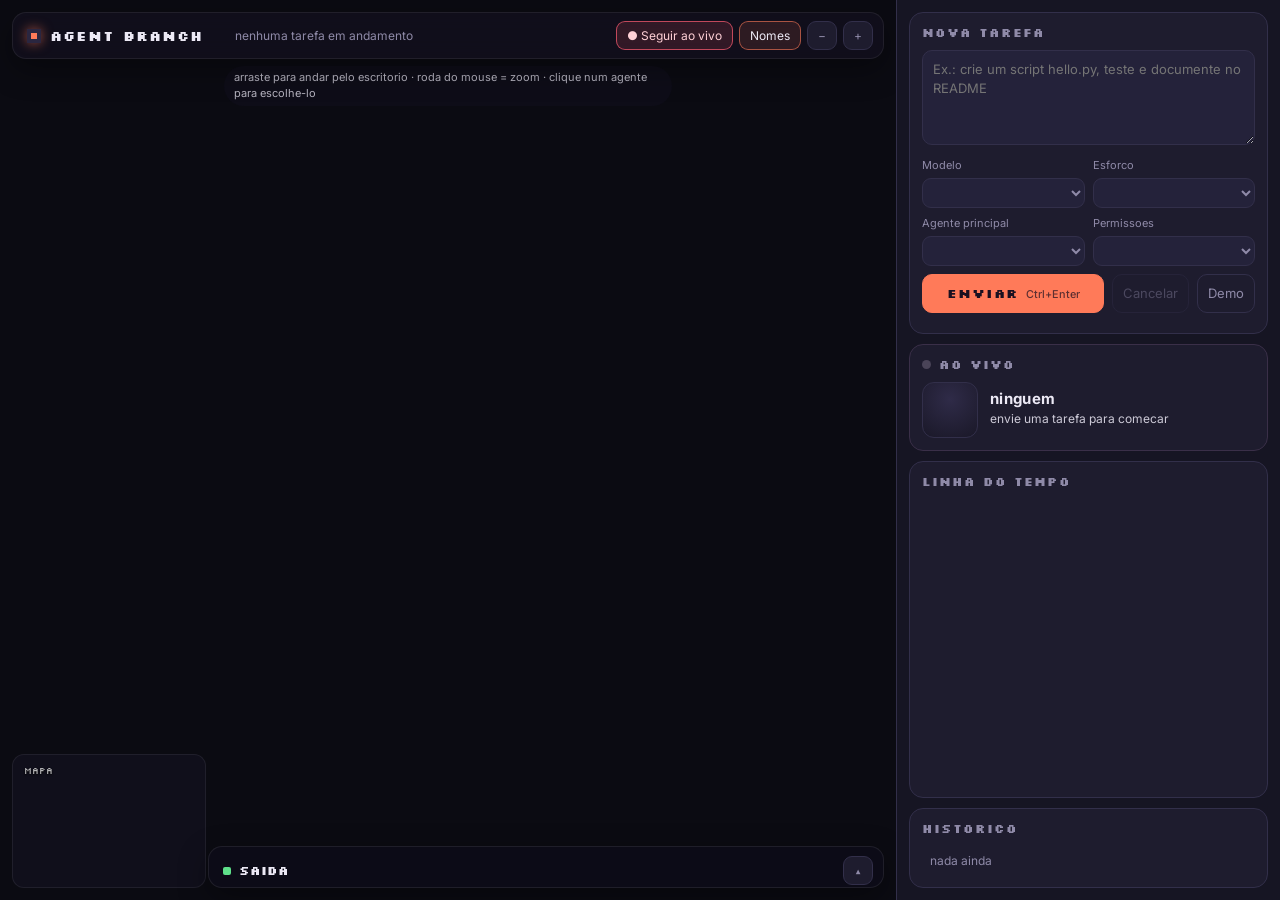
==== front/index.html @ 6d418356 "Pixel art desktop app with live multi-agent router - terminalContact: each agent runs in its own cla" ====
<!doctype html>
<html lang="pt-BR">
<head>
<meta charset="utf-8">
<meta name="viewport" content="width=device-width, initial-scale=1">
<title>Agent Branch</title>
<link rel="preconnect" href="https://fonts.googleapis.com">
<link href="https://fonts.googleapis.com/css2?family=Silkscreen:wght@400;700&family=Inter:wght@400;500;600;700&display=swap" rel="stylesheet">
<link rel="stylesheet" href="style.css">
</head>
<body>
<div id="app">
  <main id="stage">
    <canvas id="world" aria-label="Escritorio dos agentes"></canvas>

    <header id="topbar">
      <div class="brand"><span class="logo"></span><b>AGENT BRANCH</b></div>
      <div id="chain" class="chain"><span class="chain-empty">nenhuma tarefa em andamento</span></div>
      <div class="tools">
        <button id="btn-follow" class="chip on" title="A camera acompanha o agente ao vivo">● Seguir ao vivo</button>
        <button id="btn-names" class="chip on" title="Mostrar nomes">Nomes</button>
        <button id="btn-zoom-out" class="chip sq" title="Afastar">−</button>
        <button id="btn-zoom-in" class="chip sq" title="Aproximar">+</button>
      </div>
    </header>

    <div id="hint">arraste para andar pelo escritorio · roda do mouse = zoom · clique num agente para escolhe-lo</div>

    <div id="minimap-wrap"><canvas id="minimap" width="180" height="120"></canvas><span>MAPA</span></div>

    <section id="output" class="collapsed">
      <header id="output-head"><span class="dot"></span><b>SAIDA</b><span id="output-meta"></span><button id="output-toggle" class="chip sq">▴</button></header>
      <pre id="output-body">Nenhuma resposta ainda.</pre>
    </section>

    <div id="tooltip" hidden></div>
    <div id="toast" hidden></div>
  </main>

  <aside id="side">
    <section class="card">
      <h2>NOVA TAREFA</h2>
      <textarea id="prompt" rows="4" placeholder="Ex.: crie um script hello.py, teste e documente no README"></textarea>
      <div class="row">
        <label>Modelo<select id="sel-model"></select></label>
        <label>Esforco<select id="sel-effort"></select></label>
      </div>
      <div class="row">
        <label>Agente principal<select id="sel-agent"></select></label>
        <label>Permissoes<select id="sel-perm"></select></label>
      </div>
      <div class="row buttons">
        <button id="btn-send" class="primary">ENVIAR <small>Ctrl+Enter</small></button>
        <button id="btn-cancel" class="ghost" disabled>Cancelar</button>
        <button id="btn-demo" class="ghost" title="Simula uma cadeia de agentes sem gastar tokens">Demo</button>
      </div>
      <p id="mode-note" class="note"></p>
    </section>

    <section class="card live-card" id="live-card">
      <h2><span class="rec"></span>AO VIVO</h2>
      <div class="live-body">
        <canvas id="live-portrait" width="56" height="56"></canvas>
        <div>
          <div id="live-name">ninguem</div>
          <div id="live-action">envie uma tarefa para comecar</div>
          <div id="live-meta"></div>
        </div>
      </div>
    </section>

    <section class="card grow">
      <h2>LINHA DO TEMPO</h2>
      <ol id="feed"></ol>
    </section>

    <section class="card">
      <h2>HISTORICO</h2>
      <ul id="history"><li class="empty">nada ainda</li></ul>
    </section>
  </aside>
</div>
<script src="game.js"></script>
<script src="app.js"></script>
</body>
</html>
---- front/style.css ----
:root {
  --bg: #0d0d16;
  --panel: #161523;
  --panel-2: #1e1c2e;
  --field: #24223a;
  --line: #322f4a;
  --text: #ece9f5;
  --dim: #8f8aa8;
  --accent: #ff7a59;
  --live: #ff5d73;
  --ok: #5ee08a;
  --warn: #ffd166;
  --pixel: "Silkscreen", "Consolas", monospace;
  --ui: "Inter", "Segoe UI", system-ui, sans-serif;
  --mono: "Cascadia Mono", "Consolas", monospace;
}
* { box-sizing: border-box; }
html, body { margin: 0; height: 100%; background: var(--bg); color: var(--text); font: 13px/1.45 var(--ui); overflow: hidden; }
button, select, textarea { font: inherit; color: inherit; }
#app { display: grid; grid-template-columns: 1fr 384px; height: 100vh; }

/* ------------------------------------------------------------- palco */
#stage { position: relative; overflow: hidden; background: #0b0b12; }
#world { position: absolute; inset: 0; width: 100%; height: 100%; display: block; image-rendering: pixelated; cursor: grab; touch-action: none; }
#world.dragging { cursor: grabbing; }

#topbar {
  position: absolute; top: 12px; left: 12px; right: 12px; display: flex; align-items: center; gap: 14px;
  padding: 8px 10px 8px 14px; border-radius: 14px; background: rgba(18, 16, 30, 0.78); border: 1px solid rgba(255, 255, 255, 0.07);
  backdrop-filter: blur(10px); box-shadow: 0 10px 30px rgba(0, 0, 0, 0.35); z-index: 3;
}
.brand { display: flex; align-items: center; gap: 9px; font-family: var(--pixel); font-size: 14px; letter-spacing: 1px; white-space: nowrap; }
.logo { width: 14px; height: 14px; background: var(--accent); box-shadow: inset 0 0 0 4px #2a2640, 0 0 12px rgba(255, 122, 89, 0.6); }
.chain { flex: 1; display: flex; align-items: center; gap: 6px; overflow: hidden; min-width: 0; mask-image: linear-gradient(90deg, transparent 0, #000 18px); }
.chain-empty { color: var(--dim); font-size: 12px; padding-left: 18px; }
.node { display: inline-flex; align-items: center; gap: 6px; padding: 4px 9px; border-radius: 999px; background: var(--panel-2); border: 1px solid var(--line); font: 700 11px var(--ui); letter-spacing: 0.6px; white-space: nowrap; }
.node i { width: 8px; height: 8px; border-radius: 2px; display: inline-block; }
.node.live { background: rgba(255, 93, 115, 0.16); border-color: var(--live); color: #ffd0d6; animation: pulse 1.2s ease-in-out infinite; }
.node.done { opacity: 0.55; }
.arrow { color: var(--dim); font-size: 11px; }
@keyframes pulse { 50% { box-shadow: 0 0 0 4px rgba(255, 93, 115, 0.18); } }
.tools { display: flex; gap: 6px; }
.chip { border: 1px solid var(--line); background: var(--panel-2); border-radius: 9px; padding: 5px 10px; cursor: pointer; font-size: 12px; color: var(--dim); white-space: nowrap; transition: 0.15s; }
.chip:hover { color: var(--text); border-color: #4a4668; }
.chip.on { color: var(--text); border-color: rgba(255, 122, 89, 0.6); background: rgba(255, 122, 89, 0.12); }
#btn-follow.on { color: #ffd0d6; border-color: rgba(255, 93, 115, 0.7); background: rgba(255, 93, 115, 0.14); }
.chip.sq { width: 30px; padding: 5px 0; text-align: center; }

#hint { position: absolute; top: 66px; left: 50%; transform: translateX(-50%); font-size: 11px; color: rgba(236, 233, 245, 0.75); background: rgba(18, 16, 30, 0.55); padding: 4px 10px; border-radius: 999px; pointer-events: none; transition: opacity 1s; z-index: 2; }
#hint.gone { opacity: 0; }

#minimap-wrap { position: absolute; left: 12px; bottom: 12px; padding: 6px; border-radius: 12px; background: rgba(18, 16, 30, 0.82); border: 1px solid rgba(255, 255, 255, 0.07); z-index: 3; }
#minimap { display: block; width: 180px; height: 120px; image-rendering: pixelated; border-radius: 6px; cursor: crosshair; }
#minimap-wrap span { position: absolute; top: 9px; left: 11px; font-family: var(--pixel); font-size: 9px; color: rgba(255, 255, 255, 0.7); pointer-events: none; text-shadow: 0 1px 2px #000; }

#output { position: absolute; left: 208px; right: 12px; bottom: 12px; max-height: 46%; display: flex; flex-direction: column; border-radius: 14px; background: rgba(14, 13, 24, 0.92); border: 1px solid rgba(255, 255, 255, 0.08); backdrop-filter: blur(10px); z-index: 3; transition: max-height 0.25s; box-shadow: 0 10px 30px rgba(0, 0, 0, 0.35); }
#output.collapsed { max-height: 42px; }
#output-head { display: flex; align-items: center; gap: 8px; padding: 9px 10px 9px 14px; font-family: var(--pixel); font-size: 12px; cursor: pointer; }
#output-head .dot { width: 8px; height: 8px; border-radius: 2px; background: var(--ok); }
#output-meta { flex: 1; color: var(--dim); font-family: var(--ui); font-size: 11px; }
#output-body { margin: 0; padding: 4px 16px 14px; overflow: auto; white-space: pre-wrap; font: 12.5px/1.55 var(--mono); color: #d7f5df; }
#output.collapsed #output-body { display: none; }

#tooltip { position: fixed; z-index: 10; pointer-events: none; background: rgba(18, 16, 30, 0.95); border: 1px solid var(--line); border-radius: 10px; padding: 8px 10px; max-width: 260px; font-size: 12px; box-shadow: 0 8px 22px rgba(0, 0, 0, 0.4); }
#tooltip b { font-family: var(--pixel); font-size: 11px; }
#tooltip p { margin: 4px 0 0; color: var(--dim); }
#toast { position: absolute; top: 70px; right: 14px; z-index: 6; background: var(--panel-2); border: 1px solid var(--line); border-left: 3px solid var(--accent); padding: 8px 12px; border-radius: 10px; font-size: 12px; box-shadow: 0 8px 22px rgba(0, 0, 0, 0.4); }

/* ------------------------------------------------------------- painel */
#side { background: var(--panel); border-left: 1px solid var(--line); display: flex; flex-direction: column; gap: 10px; padding: 12px; overflow: hidden; }
.card { background: var(--panel-2); border: 1px solid var(--line); border-radius: 14px; padding: 12px; }
.card.grow { flex: 1; min-height: 120px; display: flex; flex-direction: column; }
h2 { margin: 0 0 10px; font: 700 12px var(--pixel); letter-spacing: 1px; color: var(--dim); display: flex; align-items: center; gap: 8px; }
textarea { width: 100%; resize: vertical; min-height: 74px; background: var(--field); border: 1px solid var(--line); border-radius: 10px; padding: 9px 10px; outline: none; transition: 0.15s; }
textarea:focus, select:focus { border-color: var(--accent); box-shadow: 0 0 0 3px rgba(255, 122, 89, 0.15); }
.row { display: flex; gap: 8px; margin-top: 8px; }
.row label { flex: 1; display: flex; flex-direction: column; gap: 4px; font-size: 11px; color: var(--dim); min-width: 0; }
select { background: var(--field); border: 1px solid var(--line); border-radius: 9px; padding: 6px 8px; outline: none; min-width: 0; }
.buttons button { border-radius: 10px; border: 1px solid var(--line); padding: 9px 10px; cursor: pointer; transition: 0.15s; }
.primary { flex: 1; background: var(--accent); border-color: var(--accent) !important; color: #1a1020; font-family: var(--pixel); font-weight: 700; letter-spacing: 1px; }
.primary small { font-family: var(--ui); font-weight: 500; opacity: 0.7; letter-spacing: 0; }
.primary:hover { filter: brightness(1.08); transform: translateY(-1px); }
.primary:disabled { opacity: 0.5; transform: none; cursor: progress; }
.ghost { background: transparent; color: var(--dim); }
.ghost:hover:not(:disabled) { color: var(--text); border-color: #4a4668; }
.ghost:disabled { opacity: 0.4; cursor: default; }
.note { margin: 8px 0 0; font-size: 11px; color: var(--dim); }
.note.warn { color: var(--warn); }

.live-card { border-color: #3a2f48; }
.live-card.on { border-color: rgba(255, 93, 115, 0.6); box-shadow: 0 0 0 1px rgba(255, 93, 115, 0.2), 0 0 24px rgba(255, 93, 115, 0.12); }
.rec { width: 9px; height: 9px; border-radius: 50%; background: #4a4458; }
.live-card.on .rec { background: var(--live); animation: blink 1s steps(2) infinite; }
.live-card.on h2 { color: #ffb3bf; }
@keyframes blink { 50% { opacity: 0.25; } }
.live-body { display: flex; gap: 12px; align-items: center; }
#live-portrait { width: 56px; height: 56px; border-radius: 12px; background: radial-gradient(circle at 50% 30%, #2f2b48, #1a1828); border: 1px solid var(--line); image-rendering: pixelated; flex: none; }
#live-name { font: 700 15px var(--ui); letter-spacing: 0.3px; }
#live-action { color: var(--text); opacity: 0.85; font-size: 12px; margin-top: 2px; word-break: break-word; }
#live-meta { color: var(--dim); font-size: 11px; margin-top: 3px; }

#feed { list-style: none; margin: 0; padding: 0 2px 0 0; overflow: auto; flex: 1; font-size: 12px; }
#feed li { display: grid; grid-template-columns: 52px 1fr; gap: 6px; padding: 5px 0; border-bottom: 1px dashed rgba(255, 255, 255, 0.05); animation: in 0.25s ease-out; }
#feed time { color: var(--dim); font: 11px var(--mono); padding-top: 1px; }
#feed .who { font: 700 11px var(--ui); letter-spacing: 0.5px; }
#feed .msg { color: var(--dim); }
#feed .k-live .who { color: var(--live); }
#feed .k-mail { background: rgba(255, 209, 102, 0.05); border-radius: 6px; }
#feed .k-ok .who { color: var(--ok); }
#feed .k-err .who { color: var(--live); }
#feed .k-tool { opacity: 0.8; }
#feed .perf { font: 700 10px var(--pixel); padding: 1px 5px; border-radius: 4px; background: rgba(255, 209, 102, 0.15); color: var(--warn); margin: 0 4px; }
#feed .perf.inform { background: rgba(94, 224, 138, 0.14); color: var(--ok); }
#feed .perf.failure { background: rgba(255, 93, 115, 0.14); color: var(--live); }
@keyframes in { from { opacity: 0; transform: translateY(4px); } }

#history { list-style: none; margin: 0; padding: 0; max-height: 150px; overflow: auto; }
#history li { display: flex; gap: 8px; align-items: center; padding: 6px 8px; border-radius: 8px; cursor: pointer; font-size: 12px; }
#history li:hover { background: rgba(255, 255, 255, 0.04); }
#history li.empty { color: var(--dim); cursor: default; }
#history .st { width: 18px; text-align: center; }
#history .tx { flex: 1; overflow: hidden; text-overflow: ellipsis; white-space: nowrap; color: var(--dim); }
#history .ag { font: 700 11px var(--ui); letter-spacing: 0.5px; }

::-webkit-scrollbar { width: 8px; height: 8px; }
::-webkit-scrollbar-thumb { background: #34304d; border-radius: 8px; }
::-webkit-scrollbar-track { background: transparent; }

@media (max-width: 900px) {
  #app { grid-template-columns: 1fr; grid-template-rows: 55vh 1fr; }
  #side { border-left: 0; border-top: 1px solid var(--line); overflow: auto; }
  #output { left: 12px; bottom: 150px; }
  .tools .chip:not(.sq):not(#btn-follow) { display: none; }
}
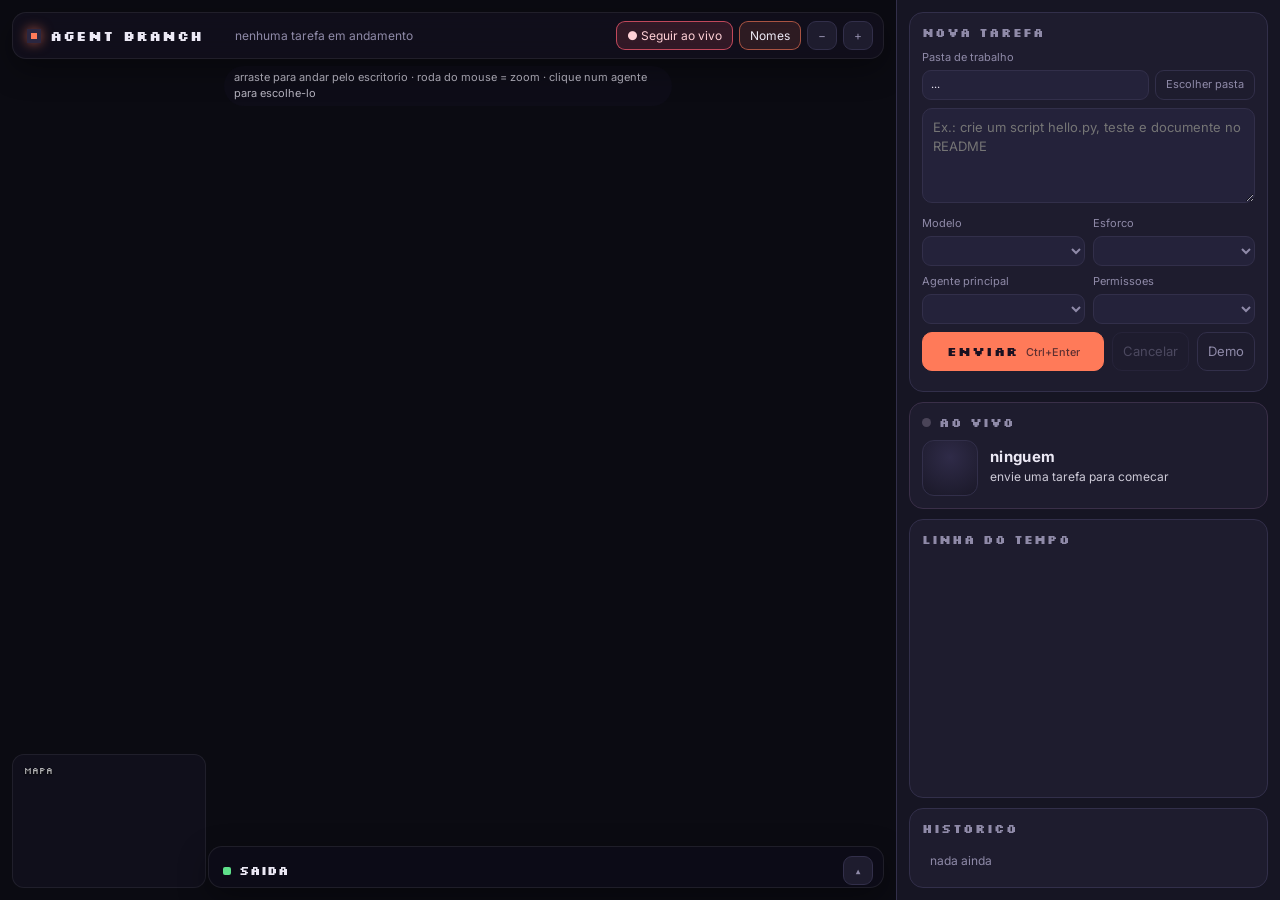
==== commit 935fa875: "Pasta de trabalho escolhida pela interface em vez do .env Co-Authored-By: Claude Opus 5.5 <noreply@a" ====
--- a/front/index.html
+++ b/front/index.html
@@ -40,6 +40,13 @@
   <aside id="side">
     <section class="card">
       <h2>NOVA TAREFA</h2>
+      <div class="folder">
+        <label for="folder-path">Pasta de trabalho</label>
+        <div class="folder-row">
+          <input id="folder-path" type="text" readonly value="..." title="Pasta onde os agentes trabalham">
+          <button id="btn-folder" class="ghost" title="Escolher a pasta onde os agentes vao trabalhar">Escolher pasta</button>
+        </div>
+      </div>
       <textarea id="prompt" rows="4" placeholder="Ex.: crie um script hello.py, teste e documente no README"></textarea>
       <div class="row">
         <label>Modelo<select id="sel-model"></select></label>
--- a/front/style.css
+++ b/front/style.css
@@ -132,3 +132,9 @@
   #output { left: 12px; bottom: 150px; }
   .tools .chip:not(.sq):not(#btn-follow) { display: none; }
 }
+
+/* pasta de trabalho */
+.folder { display: flex; flex-direction: column; gap: 4px; margin-bottom: 8px; font-size: 11px; color: var(--dim); }
+.folder-row { display: flex; gap: 6px; }
+#folder-path { flex: 1; min-width: 0; background: var(--field); border: 1px solid var(--line); border-radius: 9px; padding: 6px 8px; outline: none; color: var(--text); font: inherit; font-size: 11px; text-overflow: ellipsis; }
+#btn-folder { white-space: nowrap; font-size: 11px; border-radius: 9px; border: 1px solid var(--line); padding: 6px 10px; cursor: pointer; transition: 0.15s; }
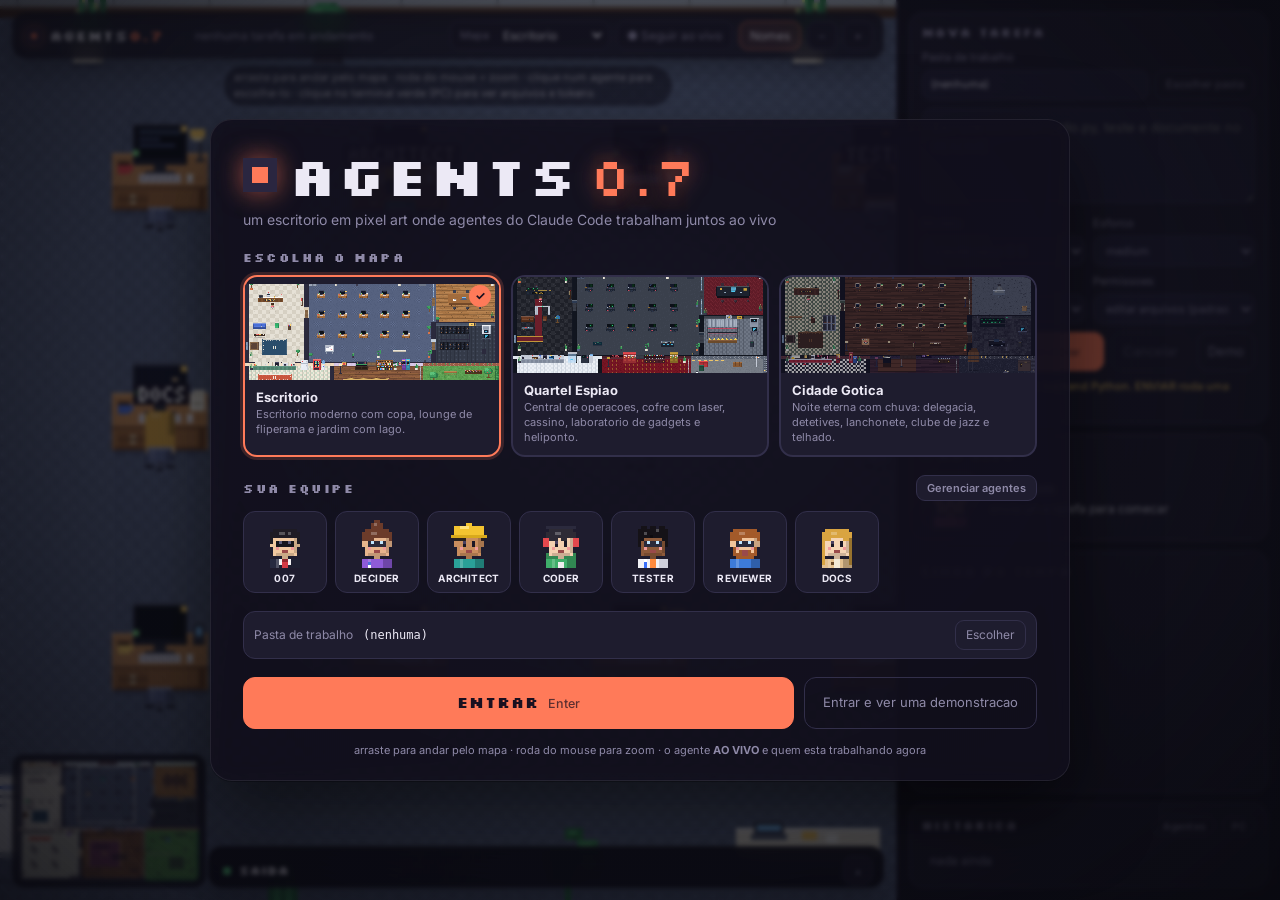
==== commit 7921f26b: "agents0.7: start screen, spy and gothic maps, agent manager and TXT report - three switchable maps (" ====
--- a/front/index.html
+++ b/front/index.html
@@ -3,7 +3,7 @@
 <head>
 <meta charset="utf-8">
 <meta name="viewport" content="width=device-width, initial-scale=1">
-<title>Agent Branch</title>
+<title>agents0.7</title>
 <link rel="preconnect" href="https://fonts.googleapis.com">
 <link href="https://fonts.googleapis.com/css2?family=Silkscreen:wght@400;700&family=Inter:wght@400;500;600;700&display=swap" rel="stylesheet">
 <link rel="stylesheet" href="style.css">
@@ -11,12 +11,13 @@
 <body>
 <div id="app">
   <main id="stage">
-    <canvas id="world" aria-label="Escritorio dos agentes"></canvas>
+    <canvas id="world" aria-label="Mapa dos agentes"></canvas>
 
     <header id="topbar">
-      <div class="brand"><span class="logo"></span><b>AGENT BRANCH</b></div>
+      <button id="btn-home" class="brand" title="Voltar para a tela inicial"><span class="logo"></span><b>AGENTS<em>0.7</em></b></button>
       <div id="chain" class="chain"><span class="chain-empty">nenhuma tarefa em andamento</span></div>
       <div class="tools">
+        <label class="map-pick" title="Trocar de mapa"><span>Mapa</span><select id="sel-map"></select></label>
         <button id="btn-follow" class="chip on" title="A camera acompanha o agente ao vivo">● Seguir ao vivo</button>
         <button id="btn-names" class="chip on" title="Mostrar nomes">Nomes</button>
         <button id="btn-zoom-out" class="chip sq" title="Afastar">−</button>
@@ -24,17 +25,38 @@
       </div>
     </header>
 
-    <div id="hint">arraste para andar pelo escritorio · roda do mouse = zoom · clique num agente para escolhe-lo</div>
+    <div id="hint">arraste para andar pelo mapa · roda do mouse = zoom · clique num agente para escolhe-lo · clique no terminal verde (PC) para ver arquivos e tokens</div>
 
     <div id="minimap-wrap"><canvas id="minimap" width="180" height="120"></canvas><span>MAPA</span></div>
 
     <section id="output" class="collapsed">
-      <header id="output-head"><span class="dot"></span><b>SAIDA</b><span id="output-meta"></span><button id="output-toggle" class="chip sq">▴</button></header>
+      <header id="output-head"><span class="dot"></span><b>SAIDA</b><span id="output-meta"></span>
+        <span id="output-reports" class="rep-group" hidden title="Baixar o relatorio do que foi feito">
+          <span>Relatorio</span><button class="chip" data-fmt="docx">Word</button><button class="chip" data-fmt="txt">TXT</button>
+        </span>
+        <button id="output-toggle" class="chip sq">▴</button></header>
       <pre id="output-body">Nenhuma resposta ainda.</pre>
     </section>
 
     <div id="tooltip" hidden></div>
     <div id="toast" hidden></div>
+
+    <div id="pc-modal" class="modal" hidden>
+      <div class="modal-box">
+        <header><b>TERMINAL · AO VIVO</b><button class="chip sq modal-close" data-close="pc-modal" title="Fechar">✕</button></header>
+        <div class="pc-grid">
+          <div class="pc-cell"><span>Rodando</span><b id="pc-live">ninguem</b></div>
+          <div class="pc-cell"><span>Ha quanto tempo</span><b id="pc-since">-</b></div>
+          <div class="pc-cell wide"><span>Ferramenta atual</span><b id="pc-tool">-</b></div>
+          <div class="pc-cell"><span>Tokens (entrada / saida / cache)</span><b id="pc-tokens">0 / 0 / 0</b></div>
+          <div class="pc-cell"><span>Custo</span><b id="pc-cost">US$ 0.0000</b></div>
+        </div>
+        <h3>Tokens por agente</h3>
+        <table id="pc-agents"></table>
+        <h3>Arquivos alterados <small>(mais novo primeiro)</small></h3>
+        <ol id="pc-files"><li class="empty">nenhum ainda</li></ol>
+      </div>
+    </div>
   </main>
 
   <aside id="side">
@@ -82,10 +104,106 @@
     </section>
 
     <section class="card">
-      <h2>HISTORICO</h2>
+      <h2>HISTORICO
+        <button id="btn-agents" class="chip h2-btn" title="Criar, editar ou excluir agentes">Agentes</button>
+        <button id="btn-pc" class="chip h2-btn" title="Arquivos, ferramenta atual e tokens ao vivo">PC</button>
+      </h2>
       <ul id="history"><li class="empty">nada ainda</li></ul>
     </section>
   </aside>
+
+  <!-- gerenciador de agentes: lista + editor (perfil, aparencia, arquivo .md) -->
+  <div id="agent-modal" class="modal" hidden>
+    <div class="modal-box wide">
+      <header><b>AGENTES</b><span class="modal-sub">crie, edite ou exclua os agentes da equipe</span><button class="chip sq modal-close" data-close="agent-modal" title="Fechar">✕</button></header>
+      <div class="ag-wrap">
+        <nav class="ag-list">
+          <button id="ag-new" class="ag-item new"><span class="plus">+</span><span><b>Novo agente</b><small>a partir de um modelo pronto</small></span></button>
+          <div id="ag-items"></div>
+        </nav>
+        <div class="ag-editor">
+          <div class="ag-head">
+            <canvas id="ag-preview" width="72" height="72"></canvas>
+            <div class="ag-title"><b id="ag-title">Novo agente</b><small id="ag-file"></small></div>
+            <div class="tabs" role="tablist">
+              <button class="tab on" data-tab="perfil">Perfil</button>
+              <button class="tab" data-tab="visual">Aparencia</button>
+              <button class="tab" data-tab="arquivo">Arquivo .md</button>
+            </div>
+          </div>
+
+          <section class="tab-body" data-body="perfil">
+            <label id="ag-template-wrap">Comecar de um modelo<select id="ag-template"></select></label>
+            <div class="row">
+              <label>Nome (arquivo .md)<input id="ag-name" type="text" maxlength="41" placeholder="agent-designer" spellcheck="false"></label>
+              <label>Modelo do Claude<select id="ag-model"></select></label>
+            </div>
+            <label>Descricao (uma linha: os outros agentes leem isto para saber quando chamar)<input id="ag-desc" type="text" maxlength="400" placeholder="Designer. Cuida do CSS e do visual."></label>
+            <div class="tools-box">
+              <div class="tools-head"><span>Ferramentas que ele pode usar</span><label class="all"><input id="ag-tools-all" type="checkbox"> todas (sem restricao)</label></div>
+              <div id="ag-tools" class="tools-grid"></div>
+            </div>
+            <label>Instrucoes (corpo do .md: papel, regras, como responder)<textarea id="ag-prompt" rows="9" spellcheck="false" placeholder="Voce e o agent-..."></textarea></label>
+          </section>
+
+          <section class="tab-body" data-body="visual" hidden>
+            <div class="visual">
+              <canvas id="ag-preview-big" width="160" height="160"></canvas>
+              <div class="visual-fields">
+                <div class="skin-colors">
+                  <label>Pele<input type="color" data-skin="skin"></label>
+                  <label>Cabelo<input type="color" data-skin="hair"></label>
+                  <label>Camisa<input type="color" data-skin="shirt"></label>
+                  <label>Calca<input type="color" data-skin="pants"></label>
+                  <label>Sapato<input type="color" data-skin="shoe"></label>
+                  <label>Gravata<input type="color" data-skin="tie"></label>
+                </div>
+                <label>Penteado<select id="ag-hair"></select></label>
+                <div id="ag-acc" class="skin-acc"></div>
+                <button id="ag-random" class="ghost" title="Sortear uma aparencia">Sortear aparencia</button>
+              </div>
+            </div>
+          </section>
+
+          <section class="tab-body" data-body="arquivo" hidden>
+            <p class="note">Edicao direta do arquivo. O cabecalho entre <code>---</code> precisa ter <code>name:</code> igual ao nome do arquivo e <code>description:</code>.</p>
+            <textarea id="ag-raw" rows="16" spellcheck="false"></textarea>
+            <div class="row buttons"><button id="ag-raw-save" class="ghost">Salvar arquivo</button><button id="ag-raw-reload" class="ghost">Recarregar</button></div>
+          </section>
+
+          <footer class="ag-foot">
+            <p id="ag-note" class="note"></p>
+            <button id="ag-delete" class="danger" hidden>Excluir</button>
+            <button id="ag-save" class="primary">CRIAR AGENTE</button>
+          </footer>
+        </div>
+      </div>
+    </div>
+  </div>
+
+  <!-- tela inicial -->
+  <section id="start" hidden>
+    <div class="start-card">
+      <div class="start-logo"><span class="logo-blk"></span><b>agents</b><em>0.7</em></div>
+      <p class="start-sub">um escritorio em pixel art onde agentes do Claude Code trabalham juntos ao vivo</p>
+
+      <h3>ESCOLHA O MAPA</h3>
+      <div id="start-maps" class="map-cards"></div>
+
+      <h3>SUA EQUIPE <button id="start-agents" class="chip">Gerenciar agentes</button></h3>
+      <div id="start-team" class="team"></div>
+
+      <div class="start-folder">
+        <span>Pasta de trabalho</span><code id="start-folder">...</code><button id="start-folder-btn" class="chip">Escolher</button>
+      </div>
+
+      <div class="start-actions">
+        <button id="start-go" class="primary big">ENTRAR <small>Enter</small></button>
+        <button id="start-demo" class="ghost">Entrar e ver uma demonstracao</button>
+      </div>
+      <p class="start-foot">arraste para andar pelo mapa · roda do mouse para zoom · o agente <b>AO VIVO</b> e quem esta trabalhando agora</p>
+    </div>
+  </section>
 </div>
 <script src="game.js"></script>
 <script src="app.js"></script>
--- a/front/style.css
+++ b/front/style.css
@@ -138,3 +138,159 @@
 .folder-row { display: flex; gap: 6px; }
 #folder-path { flex: 1; min-width: 0; background: var(--field); border: 1px solid var(--line); border-radius: 9px; padding: 6px 8px; outline: none; color: var(--text); font: inherit; font-size: 11px; text-overflow: ellipsis; }
 #btn-folder { white-space: nowrap; font-size: 11px; border-radius: 9px; border: 1px solid var(--line); padding: 6px 10px; cursor: pointer; transition: 0.15s; }
+
+/* historico: botoes do titulo e relatorio .docx */
+h2 .h2-btn { margin-left: auto; font: 600 10px var(--ui); letter-spacing: 0.3px; padding: 3px 8px; }
+h2 .h2-btn + .h2-btn { margin-left: 0; }
+#history .rep { border: 1px solid var(--line); background: var(--field); color: var(--dim); border-radius: 7px; padding: 2px 6px; font: 700 9px var(--ui); letter-spacing: 0.4px; cursor: pointer; }
+#history .rep:hover { color: var(--text); border-color: var(--accent); }
+
+/* modais (terminal do PC e criar agente) */
+.modal { position: absolute; inset: 0; z-index: 5; display: flex; align-items: center; justify-content: center; background: rgba(8, 8, 14, 0.62); }
+.modal[hidden] { display: none; }
+.modal-box { width: min(760px, calc(100% - 40px)); max-height: calc(100% - 40px); overflow: auto; background: var(--panel); border: 1px solid var(--line); border-radius: 14px; padding: 14px 16px; box-shadow: 0 18px 50px rgba(0, 0, 0, 0.55); }
+.modal-box > header { display: flex; align-items: center; gap: 8px; margin-bottom: 12px; font: 700 12px var(--pixel); letter-spacing: 1px; }
+.modal-box > header .modal-close { margin-left: auto; }
+.modal-box h3 { margin: 14px 0 6px; font: 700 11px var(--pixel); letter-spacing: 1px; color: var(--dim); }
+.modal-box h3 small { font: 400 10px var(--ui); letter-spacing: 0; }
+.pc-grid { display: grid; grid-template-columns: repeat(2, 1fr); gap: 8px; }
+.pc-cell { background: var(--panel-2); border: 1px solid var(--line); border-radius: 10px; padding: 8px 10px; display: flex; flex-direction: column; gap: 3px; min-width: 0; }
+.pc-cell.wide { grid-column: 1 / -1; }
+.pc-cell span { font-size: 10px; color: var(--dim); }
+.pc-cell b { font: 600 13px var(--mono); overflow: hidden; text-overflow: ellipsis; white-space: nowrap; }
+#pc-agents { width: 100%; border-collapse: collapse; font: 12px var(--mono); }
+#pc-agents th { text-align: left; font: 600 10px var(--ui); color: var(--dim); padding: 3px 6px; border-bottom: 1px solid var(--line); }
+#pc-agents td { padding: 3px 6px; border-bottom: 1px solid rgba(255, 255, 255, 0.04); }
+#pc-agents tr.live td { color: var(--live); }
+#pc-agents td.empty, #pc-files li.empty { color: var(--dim); font-family: var(--ui); }
+#pc-files { list-style: none; margin: 0; padding: 0; max-height: 260px; overflow: auto; font: 12px var(--mono); }
+#pc-files li { display: flex; gap: 8px; align-items: baseline; padding: 4px 6px; border-radius: 6px; }
+#pc-files li:first-child:not(.empty) { background: rgba(126, 231, 135, 0.08); }
+#pc-files time { color: var(--dim); font-size: 10px; }
+#pc-files b { color: var(--ok); min-width: 64px; }
+#pc-files .path { flex: 1; min-width: 0; overflow: hidden; text-overflow: ellipsis; white-space: nowrap; direction: rtl; text-align: left; }
+#pc-files .by { color: var(--dim); font: 700 10px var(--ui); }
+.ag-form { display: flex; gap: 14px; }
+.ag-fields { flex: 1; display: flex; flex-direction: column; gap: 8px; min-width: 0; }
+.ag-fields label, .ag-skin > label { display: flex; flex-direction: column; gap: 4px; font-size: 11px; color: var(--dim); }
+.ag-fields input[type="text"] { background: var(--field); border: 1px solid var(--line); border-radius: 9px; padding: 6px 8px; outline: none; color: var(--text); font: inherit; font-size: 12px; }
+.ag-fields input:disabled, .ag-fields textarea:disabled { opacity: 0.55; }
+.ag-skin { width: 230px; display: flex; flex-direction: column; gap: 8px; }
+#ag-preview { width: 96px; height: 96px; align-self: center; image-rendering: pixelated; background: var(--panel-2); border: 1px solid var(--line); border-radius: 12px; }
+.skin-colors { display: grid; grid-template-columns: repeat(3, 1fr); gap: 6px; }
+.skin-colors label { display: flex; flex-direction: column; gap: 2px; font-size: 10px; color: var(--dim); }
+.skin-colors input[type="color"] { width: 100%; height: 24px; padding: 0; border: 1px solid var(--line); border-radius: 6px; background: var(--field); cursor: pointer; }
+.skin-acc { display: flex; flex-wrap: wrap; gap: 4px 10px; font-size: 11px; color: var(--dim); }
+.skin-acc label { display: flex; align-items: center; gap: 4px; cursor: pointer; }
+
+/* ================================================================ agents0.7 */
+#app { position: relative; }
+.modal { position: fixed; z-index: 20; }
+.brand { background: none; border: 0; padding: 0; color: var(--text); cursor: pointer; }
+.brand b em { font-style: normal; color: var(--accent); margin-left: 1px; }
+.brand:hover .logo { transform: rotate(45deg); }
+.logo { transition: transform 0.25s; }
+.map-pick { display: flex; align-items: center; gap: 6px; border: 1px solid var(--line); background: var(--panel-2); border-radius: 9px; padding: 0 4px 0 9px; font-size: 11px; color: var(--dim); }
+.map-pick select { border: 0; background: transparent; padding: 5px 4px; font-size: 12px; color: var(--text); cursor: pointer; }
+.map-pick select option { background: var(--panel); }
+
+/* relatorio Word / TXT */
+.rep-group { display: inline-flex; align-items: center; gap: 4px; margin-right: 4px; font: 500 11px var(--ui); color: var(--dim); }
+.rep-group[hidden] { display: none; }
+.rep-group .chip { padding: 3px 9px; font-weight: 700; }
+#history .rep.word { color: #8fb3ff; }
+#history .rep.txt { color: #c9f7d4; }
+
+/* gerenciador de agentes */
+.modal-box.wide { width: min(1080px, calc(100% - 40px)); height: min(720px, calc(100% - 40px)); display: flex; flex-direction: column; padding: 14px 16px 12px; }
+.modal-sub { font: 400 11px var(--ui); color: var(--dim); letter-spacing: 0; }
+.ag-wrap { flex: 1; display: flex; gap: 14px; min-height: 0; }
+.ag-list { width: 260px; display: flex; flex-direction: column; gap: 6px; overflow: auto; padding-right: 4px; }
+#ag-items { display: flex; flex-direction: column; gap: 6px; }
+.ag-item { display: flex; align-items: center; gap: 10px; width: 100%; text-align: left; background: var(--panel-2); border: 1px solid var(--line); border-radius: 12px; padding: 8px; cursor: pointer; color: var(--text); transition: 0.15s; }
+.ag-item:hover { border-color: #4a4668; }
+.ag-item.on { border-color: var(--accent); background: rgba(255, 122, 89, 0.08); }
+.ag-item canvas { width: 40px; height: 40px; image-rendering: pixelated; background: radial-gradient(circle at 50% 30%, #2f2b48, #1a1828); border-radius: 9px; flex: none; }
+.ag-item span { display: flex; flex-direction: column; min-width: 0; }
+.ag-item b { font: 700 12px var(--ui); }
+.ag-item small { color: var(--dim); font-size: 11px; overflow: hidden; text-overflow: ellipsis; white-space: nowrap; }
+.ag-item .tag { font: 700 9px var(--ui); color: #ffd166; margin-left: 4px; }
+.ag-item.new { border-style: dashed; }
+.ag-item .plus { width: 40px; height: 40px; border-radius: 9px; display: grid; place-items: center; font: 700 22px var(--ui); color: var(--accent); background: rgba(255, 122, 89, 0.1); flex: none; }
+.ag-editor { flex: 1; min-width: 0; display: flex; flex-direction: column; background: var(--panel-2); border: 1px solid var(--line); border-radius: 14px; padding: 12px; }
+.ag-head { display: flex; align-items: center; gap: 12px; margin-bottom: 10px; }
+#ag-preview { width: 56px; height: 56px; image-rendering: pixelated; background: radial-gradient(circle at 50% 30%, #2f2b48, #1a1828); border: 1px solid var(--line); border-radius: 12px; }
+.ag-title { display: flex; flex-direction: column; flex: 1; min-width: 0; }
+.ag-title b { font: 700 16px var(--ui); }
+.ag-title small { color: var(--dim); font: 11px var(--mono); overflow: hidden; text-overflow: ellipsis; white-space: nowrap; }
+.tabs { display: flex; gap: 4px; background: var(--field); border-radius: 10px; padding: 3px; }
+.tab { border: 0; background: transparent; color: var(--dim); padding: 6px 12px; border-radius: 8px; cursor: pointer; font: 600 12px var(--ui); }
+.tab.on { background: var(--panel); color: var(--text); box-shadow: 0 1px 0 rgba(255, 255, 255, 0.05); }
+.tab-body { flex: 1; overflow: auto; display: flex; flex-direction: column; gap: 9px; padding-right: 4px; }
+.tab-body[hidden] { display: none; }
+.tab-body label { display: flex; flex-direction: column; gap: 4px; font-size: 11px; color: var(--dim); }
+.tab-body .row { margin-top: 0; }
+.tab-body input[type="text"] { background: var(--field); border: 1px solid var(--line); border-radius: 9px; padding: 7px 9px; outline: none; color: var(--text); font: inherit; font-size: 12px; }
+.tab-body input[type="text"]:focus { border-color: var(--accent); }
+.tab-body textarea { font: 12px/1.5 var(--mono); }
+#ag-raw { flex: 1; min-height: 260px; }
+.tools-box { background: var(--field); border: 1px solid var(--line); border-radius: 10px; padding: 8px 10px; }
+.tools-head { display: flex; align-items: center; justify-content: space-between; font-size: 11px; color: var(--dim); margin-bottom: 6px; }
+.tools-head .all { flex-direction: row; align-items: center; gap: 5px; color: var(--text); cursor: pointer; }
+.tools-grid { display: grid; grid-template-columns: repeat(4, 1fr); gap: 4px 10px; }
+.tools-grid label { flex-direction: row; align-items: center; gap: 5px; font: 12px var(--mono); color: var(--text); cursor: pointer; }
+.tools-grid.off { opacity: 0.4; pointer-events: none; }
+.visual { display: flex; gap: 16px; align-items: flex-start; }
+#ag-preview-big { width: 160px; height: 160px; image-rendering: pixelated; background: radial-gradient(circle at 50% 30%, #34305a, #16141f); border: 1px solid var(--line); border-radius: 16px; flex: none; }
+.visual-fields { flex: 1; display: flex; flex-direction: column; gap: 10px; }
+.visual-fields .ghost { align-self: flex-start; border: 1px solid var(--line); border-radius: 9px; padding: 6px 12px; cursor: pointer; }
+.ag-foot { display: flex; align-items: center; gap: 8px; margin-top: 10px; padding-top: 10px; border-top: 1px solid var(--line); }
+.ag-foot .note { flex: 1; margin: 0; }
+.ag-foot button { border-radius: 10px; padding: 9px 16px; cursor: pointer; border: 1px solid var(--line); }
+.ag-foot .primary { flex: none; }
+.danger { background: transparent; color: #ff8a9a; border-color: rgba(255, 93, 115, 0.5) !important; }
+.danger:hover { background: rgba(255, 93, 115, 0.12); }
+.danger.confirm { background: var(--live); color: #1a1020; }
+.tab-body .buttons button { border-radius: 9px; padding: 7px 12px; cursor: pointer; border: 1px solid var(--line); }
+.note code { font: 11px var(--mono); color: var(--text); background: var(--field); padding: 0 4px; border-radius: 4px; }
+
+/* tela inicial */
+#start { position: fixed; inset: 0; z-index: 30; display: flex; align-items: center; justify-content: center; background: radial-gradient(ellipse at 50% 40%, rgba(13, 13, 22, 0.35), rgba(8, 8, 14, 0.88)); backdrop-filter: blur(2px); animation: fade 0.4s ease-out; }
+#start[hidden] { display: none; }
+#start.leaving { animation: fadeout 0.35s ease-in forwards; }
+@keyframes fade { from { opacity: 0; } }
+@keyframes fadeout { to { opacity: 0; transform: scale(1.02); } }
+.start-card { width: min(860px, calc(100% - 40px)); max-height: calc(100% - 40px); overflow: auto; background: rgba(18, 16, 30, 0.86); border: 1px solid rgba(255, 255, 255, 0.08); border-radius: 22px; padding: 28px 32px 22px; box-shadow: 0 30px 80px rgba(0, 0, 0, 0.6); backdrop-filter: blur(12px); }
+.start-logo { display: flex; align-items: center; gap: 12px; font-family: var(--pixel); font-size: 54px; line-height: 1; letter-spacing: 2px; }
+.start-logo b { font-weight: 700; }
+.start-logo em { font-style: normal; color: var(--accent); text-shadow: 0 0 22px rgba(255, 122, 89, 0.55); animation: glow 2.4s ease-in-out infinite; }
+@keyframes glow { 50% { text-shadow: 0 0 6px rgba(255, 122, 89, 0.3); } }
+.logo-blk { width: 34px; height: 34px; background: var(--accent); box-shadow: inset 0 0 0 9px #2a2640, 0 0 24px rgba(255, 122, 89, 0.6); animation: spin 6s linear infinite; }
+@keyframes spin { to { transform: rotate(360deg); } }
+.start-sub { color: var(--dim); margin: 8px 0 20px; font-size: 14px; }
+.start-card h3 { display: flex; align-items: center; gap: 10px; font: 700 12px var(--pixel); letter-spacing: 1.5px; color: var(--dim); margin: 18px 0 10px; }
+.start-card h3 .chip { margin-left: auto; font: 600 11px var(--ui); letter-spacing: 0; }
+.map-cards { display: grid; grid-template-columns: repeat(3, 1fr); gap: 10px; }
+.map-card { position: relative; text-align: left; border: 2px solid var(--line); border-radius: 14px; padding: 0; background: var(--panel-2); color: var(--text); cursor: pointer; overflow: hidden; transition: 0.15s; }
+.map-card:hover { transform: translateY(-2px); border-color: #4a4668; }
+.map-card.on { border-color: var(--accent); box-shadow: 0 0 0 3px rgba(255, 122, 89, 0.18); }
+.map-card canvas { display: block; width: 100%; height: 96px; image-rendering: pixelated; background: #0b0b12; }
+.map-card div { padding: 9px 11px 11px; }
+.map-card b { display: block; font: 700 13px var(--ui); }
+.map-card small { color: var(--dim); font-size: 11px; line-height: 1.35; display: block; margin-top: 2px; }
+.map-card .check { position: absolute; top: 8px; right: 8px; width: 22px; height: 22px; border-radius: 50%; background: var(--accent); color: #1a1020; display: none; place-items: center; font: 700 12px var(--ui); }
+.map-card.on .check { display: grid; }
+.team { display: flex; flex-wrap: wrap; gap: 8px; }
+.team button { display: flex; flex-direction: column; align-items: center; gap: 4px; width: 84px; padding: 8px 4px; border-radius: 12px; border: 1px solid var(--line); background: var(--panel-2); color: var(--text); cursor: pointer; transition: 0.15s; }
+.team button:hover { border-color: var(--accent); transform: translateY(-2px); }
+.team canvas { width: 48px; height: 48px; image-rendering: pixelated; }
+.team span { font: 700 10px var(--ui); letter-spacing: 0.4px; max-width: 78px; overflow: hidden; text-overflow: ellipsis; white-space: nowrap; }
+.start-folder { display: flex; align-items: center; gap: 10px; margin-top: 18px; font-size: 12px; color: var(--dim); background: var(--panel-2); border: 1px solid var(--line); border-radius: 12px; padding: 8px 10px; }
+.start-folder code { flex: 1; min-width: 0; overflow: hidden; text-overflow: ellipsis; white-space: nowrap; color: var(--text); font: 12px var(--mono); }
+.start-actions { display: flex; gap: 10px; margin-top: 18px; }
+.start-actions button { border-radius: 12px; padding: 12px 18px; cursor: pointer; border: 1px solid var(--line); font-size: 13px; }
+.primary.big { flex: 1; font-size: 15px; padding: 14px; }
+.start-foot { text-align: center; color: var(--dim); font-size: 11px; margin: 14px 0 0; }
+@media (max-width: 760px) { .map-cards { grid-template-columns: 1fr; } .start-logo { font-size: 38px; } .ag-wrap { flex-direction: column; } .ag-list { width: auto; max-height: 160px; } }
+#agent-modal { z-index: 40; }
+#agent-modal [hidden], #start [hidden] { display: none !important; }
